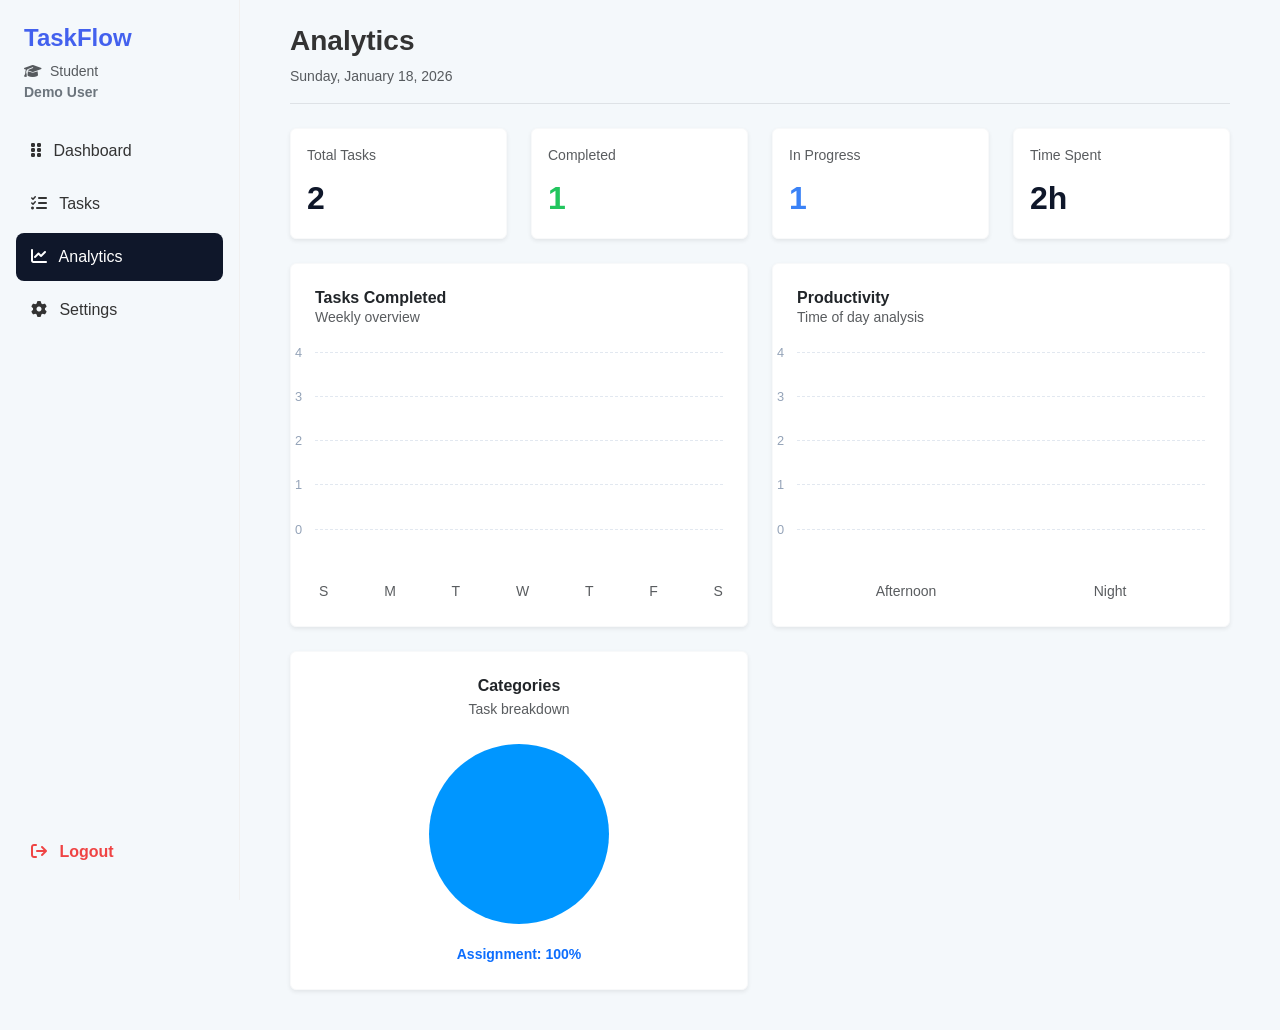
==== analytics.html @ 83a6a3fb "Add files via upload" ====
<!doctype html>
<html lang="en">
    <head>
        <meta charset="UTF-8" />
        <meta name="viewport" content="width=device-width, initial-scale=1.0" />
        <title>Analytics - TaskFlow</title>
        <link
            href="https://cdn.jsdelivr.net/npm/bootstrap@5.3.0/dist/css/bootstrap.min.css"
            rel="stylesheet" />
        <link
            rel="stylesheet"
            href="https://cdnjs.cloudflare.com/ajax/libs/font-awesome/6.4.0/css/all.min.css" />
        <link rel="stylesheet" href="style.css" />
    </head>
    <body>
        <div
            class="d-md-none p-3 bg-white border-bottom d-flex justify-content-between align-items-center fixed-top">
            <h1 class="h5 fw-bold m-0 brand-name">TaskFlow</h1>
            <button
                class="btn btn-light"
                type="button"
                data-bs-toggle="offcanvas"
                data-bs-target="#sidebarMenu">
                <i class="fa-solid fa-bars"></i>
            </button>
        </div>

        <aside
            class="sidebar offcanvas-md offcanvas-start d-flex flex-column py-4"
            tabindex="-1"
            id="sidebarMenu">
            <div class="px-4 mb-4">
                <h1 class="h4 fw-bold brand-name mb-2">TaskFlow</h1>
                <div class="d-flex align-items-center text-muted small">
                    <i class="fa-solid fa-graduation-cap me-2"></i>
                    <span>Student</span>
                </div>
                <div class="small text-secondary fw-bold">Demo User</div>
            </div>
            <nav class="nav flex-column px-3 flex-grow-1">
                <a href="dashboard.html" class="nav-link"
                    ><i class="fa-solid fa-grip-vertical me-2 w-25px"></i>
                    Dashboard</a
                >
                <a href="tasks.html" class="nav-link"
                    ><i class="fa-solid fa-list-check me-2 w-25px"></i> Tasks</a
                >
                <a href="analytics.html" class="nav-link active"
                    ><i class="fa-solid fa-chart-line me-2 w-25px"></i>
                    Analytics</a
                >
                <a href="settings.html" class="nav-link"
                    ><i class="fa-solid fa-gear me-2 w-25px"></i> Settings</a
                >
            </nav>
            <div class="px-3 mt-auto">
                <a href="index.html" class="logout-link"
                    ><i class="fa-solid fa-arrow-right-from-bracket me-2"></i>
                    Logout</a
                >
            </div>
        </aside>

        <main class="content-area pt-5 pt-md-4">
            <header class="mb-4 pb-3 border-bottom">
                <h2 class="h3 fw-bold">Analytics</h2>
                <p class="text-muted small m-0">Sunday, January 18, 2026</p>
            </header>

            <div class="row g-4 mb-4">
                <div class="col-6 col-md-3">
                    <div class="card p-3 shadow-sm border-light h-100">
                        <label class="text-muted small mb-2">Total Tasks</label>
                        <div class="stat-number">2</div>
                    </div>
                </div>
                <div class="col-6 col-md-3">
                    <div class="card p-3 shadow-sm border-light h-100">
                        <label class="text-muted small mb-2">Completed</label>
                        <div class="stat-number green">1</div>
                    </div>
                </div>
                <div class="col-6 col-md-3">
                    <div class="card p-3 shadow-sm border-light h-100">
                        <label class="text-muted small mb-2">In Progress</label>
                        <div class="stat-number blue">1</div>
                    </div>
                </div>
                <div class="col-6 col-md-3">
                    <div class="card p-3 shadow-sm border-light h-100">
                        <label class="text-muted small mb-2">Time Spent</label>
                        <div class="stat-number">2h</div>
                    </div>
                </div>
            </div>

            <div class="row g-4">
                <div class="col-md-6">
                    <div class="card p-4 shadow-sm border-light h-100">
                        <div class="mb-4">
                            <h3 class="h6 fw-bold m-0">Tasks Completed</h3>
                            <p class="small text-muted m-0">Weekly overview</p>
                        </div>
                        <div class="chart-area">
                            <div class="grid-line"><span>4</span></div>
                            <div class="grid-line"><span>3</span></div>
                            <div class="grid-line"><span>2</span></div>
                            <div class="grid-line"><span>1</span></div>
                            <div class="grid-line"><span>0</span></div>
                            <div
                                class="d-flex justify-content-between pt-2 small text-muted ms-1">
                                <span>S</span><span>M</span><span>T</span
                                ><span>W</span><span>T</span><span>F</span
                                ><span>S</span>
                            </div>
                        </div>
                    </div>
                </div>

                <div class="col-md-6">
                    <div class="card p-4 shadow-sm border-light h-100">
                        <div class="mb-4">
                            <h3 class="h6 fw-bold m-0">Productivity</h3>
                            <p class="small text-muted m-0">
                                Time of day analysis
                            </p>
                        </div>
                        <div class="chart-area">
                            <div class="grid-line"><span>4</span></div>
                            <div class="grid-line"><span>3</span></div>
                            <div class="grid-line"><span>2</span></div>
                            <div class="grid-line"><span>1</span></div>
                            <div class="grid-line"><span>0</span></div>
                            <div
                                class="d-flex justify-content-around pt-2 small text-muted">
                                <span>Afternoon</span><span>Night</span>
                            </div>
                        </div>
                    </div>
                </div>

                <div class="col-md-6">
                    <div
                        class="card p-4 shadow-sm border-light h-100 text-center">
                        <h3 class="h6 fw-bold mb-1">Categories</h3>
                        <p class="small text-muted mb-4">Task breakdown</p>
                        <div class="pie-chart-circle"></div>
                        <span class="text-primary fw-bold small"
                            >Assignment: 100%</span
                        >
                    </div>
                </div>
            </div>
        </main>

        <script src="https://cdn.jsdelivr.net/npm/bootstrap@5.3.0/dist/js/bootstrap.bundle.min.js"></script>
    </body>
</html>
---- style.css ----
:root {
    --bg-light: #f4f8fb;
    --primary: #4361ee;
    --text-dark: #333;
    --text-muted: #64748b;
    --sidebar-width: 240px;
}

body {
    background-color: var(--bg-light);
    color: var(--text-dark);
    font-family: "Segoe UI", Tahoma, Geneva, Verdana, sans-serif;
    min-height: 100vh;
}

/* --- Branding & Custom Utilities --- */
.text-primary-custom {
    color: var(--primary);
}
.brand-name {
    color: var(--primary);
    font-weight: 700;
}
.bg-primary-custom {
    background-color: #0f172a;
    color: white;
}
.bg-primary-custom:hover {
    background-color: #1e293b;
    color: white;
}

/* Custom Shadows & Radius */
.card-custom {
    border: 1px solid #e0e0e0;
    border-radius: 12px;
    background: #fff;
    transition: all 0.3s ease;
}
.card-custom:hover {
    border-color: var(--primary);
    box-shadow: 0 10px 25px rgba(67, 97, 238, 0.15);
    transform: translateY(-5px);
}

/* --- Sidebar (Desktop Fixed, Mobile Offcanvas) --- */
.sidebar {
    width: var(--sidebar-width);
    background: #fff;
    border-right: 1px solid #f0f0f0;
    position: fixed;
    top: 0;
    left: 0;
    bottom: 0;
    z-index: 1000;
}

.content-area {
    margin-left: var(--sidebar-width);
    padding: 40px 50px;
    transition: margin-left 0.3s;
}

/* Mobile Sidebar Adjustments */
@media (max-width: 768px) {
    .content-area {
        margin-left: 0;
        padding: 20px;
    }
    .sidebar {
        display: none;
    } /* Hidden by default on mobile, shown via Offcanvas */
}
/* Ensure the sidebar doesn't block interactions on mobile */
@media (max-width: 768px) {
    .offcanvas-backdrop {
        /* This ensures the backdrop disappears instantly when navigating */
        display: none !important; 
    }
    
    .sidebar.offcanvas-md {
        /* Ensures the sidebar is always on top of other content */
        z-index: 1050 !important;
    }
}

/* Fix for mobile top edge visibility */
@media (max-width: 768px) {
    body {
        /* Adjust 60px based on the height of your mobile header */
        padding-top: 60px !important;
    }
    
    .content-area {
        padding-top: 20px !important;
    }
}
/* Specific fix for the Sidebar/Menu top overlap on mobile */
@media (max-width: 768px) {
    .sidebar.offcanvas {
        padding-top: 25px !important; /* Pushes the 'TaskFlow' logo down so it doesn't hit the edge */
    }
    
    .sidebar .brand-area, 
    .sidebar .px-4 {
        margin-top: 20px; /* Extra breathing room for the brand name */
    }
}

.nav-link {
    color: var(--text-dark);
    font-weight: 500;
    border-radius: 8px;
    padding: 12px 15px;
    margin-bottom: 5px;
}
.nav-link.active {
    background-color: #0f172a;
    color: #fff;
}
.nav-link:hover:not(.active) {
    background-color: #f8f9fa;
    color: var(--text-dark);
}
.logout-link {
    color: #ef4444;
    font-weight: 600;
    text-decoration: none;
    padding: 12px 15px;
    display: block;
}

/* --- Specific Page Elements --- */

/* Landing Page Icons */
.icon-box {
    width: 60px;
    height: 60px;
    border-radius: 12px;
    display: flex;
    align-items: center;
    justify-content: center;
    font-size: 1.5rem;
    color: white;
    margin-bottom: 20px;
}
.icon-box.blue {
    background-color: #0096ff;
}
.icon-box.green {
    background-color: #00c853;
}
.icon-box.purple {
    background-color: #d500f9;
}
.icon-box.orange {
    background-color: #ff3d00;
}

/* Feature List Bullets */
.features-list {
    list-style: none;
    padding-left: 0;
    text-align: left;
}
.features-list li {
    font-size: 0.85rem;
    color: #555;
    margin-bottom: 8px;
    position: relative;
    padding-left: 15px;
}
.features-list li::before {
    content: "•";
    color: var(--primary);
    font-weight: bold;
    position: absolute;
    left: 0;
}

/* Benefits Icons */
.benefit-icon {
    width: 50px;
    height: 50px;
    border-radius: 50%;
    display: flex;
    align-items: center;
    justify-content: center;
    font-size: 1.2rem;
}
.benefit-icon.light-blue {
    background-color: #e3f2fd;
    color: #2196f3;
}
.benefit-icon.light-green {
    background-color: #e8f5e9;
    color: #4caf50;
}
.benefit-icon.light-purple {
    background-color: #f3e5f5;
    color: #9c27b0;
}

/* Alerts & Status */
.cram-alert-box {
    background-color: #fff5f5;
    border: 1px solid #feb2b2;
    border-radius: 12px;
    color: #c53030;
}
.normal-box {
    background-color: #fffef5;
    border: 1px solid #feefb2;
    border-radius: 12px;
    color: #c58a30;
}
.cram-badge {
    background-color: #be123c;
    color: white;
    font-size: 0.7rem;
    padding: 4px 8px;
    border-radius: 6px;
}

/* Charts & Stats */
.stat-number {
    font-size: 2rem;
    font-weight: 600;
    color: #0f172a;
}
.stat-number.green {
    color: #22c55e;
}
.stat-number.blue {
    color: #3b82f6;
}

/* Pure CSS Chart Lines (kept from original) */
.chart-area {
    position: relative;
    height: 250px;
    display: flex;
    flex-direction: column;
    justify-content: space-between;
}
.grid-line {
    border-top: 1px dashed #e2e8f0;
    width: 100%;
    position: relative;
    height: 20%;
}
.grid-line span {
    position: absolute;
    left: -20px;
    top: -10px;
    font-size: 0.8rem;
    color: #94a3b8;
}
.pie-chart-circle {
    width: 180px;
    height: 180px;
    border-radius: 50%;
    background: conic-gradient(#0096ff 0% 100%);
    margin: 0 auto 20px;
}

/* Toggle Switch */
.form-switch .form-check-input {
    width: 3em;
    height: 1.5em;
}

/* Tasks */
.task-card {
    border: 1px solid #e2e8f0;
    border-radius: 12px;
    transition: 0.2s;
    background: #fff;
}
.task-card.cram-active {
    border-color: #ef4444;
}
.tag {
    font-size: 0.75rem;
    padding: 4px 12px;
    border-radius: 20px;
    font-weight: 500;
}
.tag.medium {
    background-color: #fef9c3;
    color: #a16207;
}
.tag.pending {
    background-color: #e2e8f0;
    color: #475569;
}
.tag.type {
    border: 1px solid #e2e8f0;
    color: #475569;
}
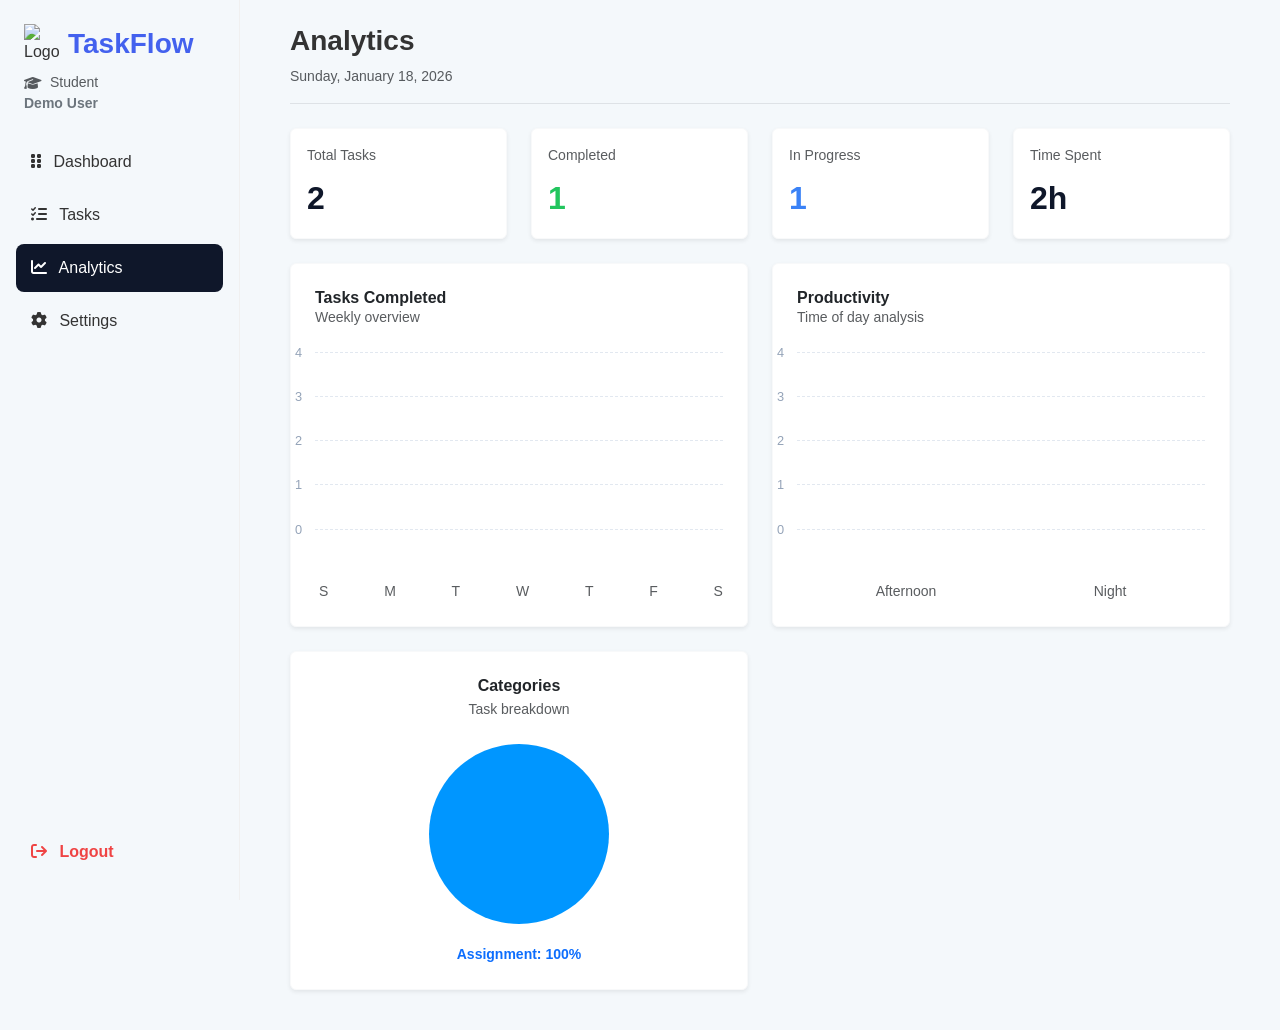
==== commit 856070fe: "add logo" ====
--- a/analytics.html
+++ b/analytics.html
@@ -15,7 +15,13 @@
     <body>
         <div
             class="d-md-none p-3 bg-white border-bottom d-flex justify-content-between align-items-center fixed-top">
-            <h1 class="h5 fw-bold m-0 brand-name">TaskFlow</h1>
+            <div class="d-flex align-items-center gap-1">
+                <img
+                    src="image/Tasklogo.png"
+                    alt="Logo"
+                    style="width: 35px; object-fit: contain" />
+                <h1 class="h3 fw-bold m-0 brand-name">TaskFlow</h1>
+            </div>
             <button
                 class="btn btn-light"
                 type="button"
@@ -30,7 +36,15 @@
             tabindex="-1"
             id="sidebarMenu">
             <div class="px-4 mb-4">
-                <h1 class="h4 fw-bold brand-name mb-2">TaskFlow</h1>
+                <div class="d-flex align-items-center gap-1 mb-2">
+                    <img
+                            src="image/Tasklogo.png"
+                            alt="Logo"
+                            style="width: 40px; object-fit: contain" />
+                    <h1 class="h3 fw-bold m-0 brand-name">
+                        TaskFlow
+                    </h1>
+                </div>
                 <div class="d-flex align-items-center text-muted small">
                     <i class="fa-solid fa-graduation-cap me-2"></i>
                     <span>Student</span>
